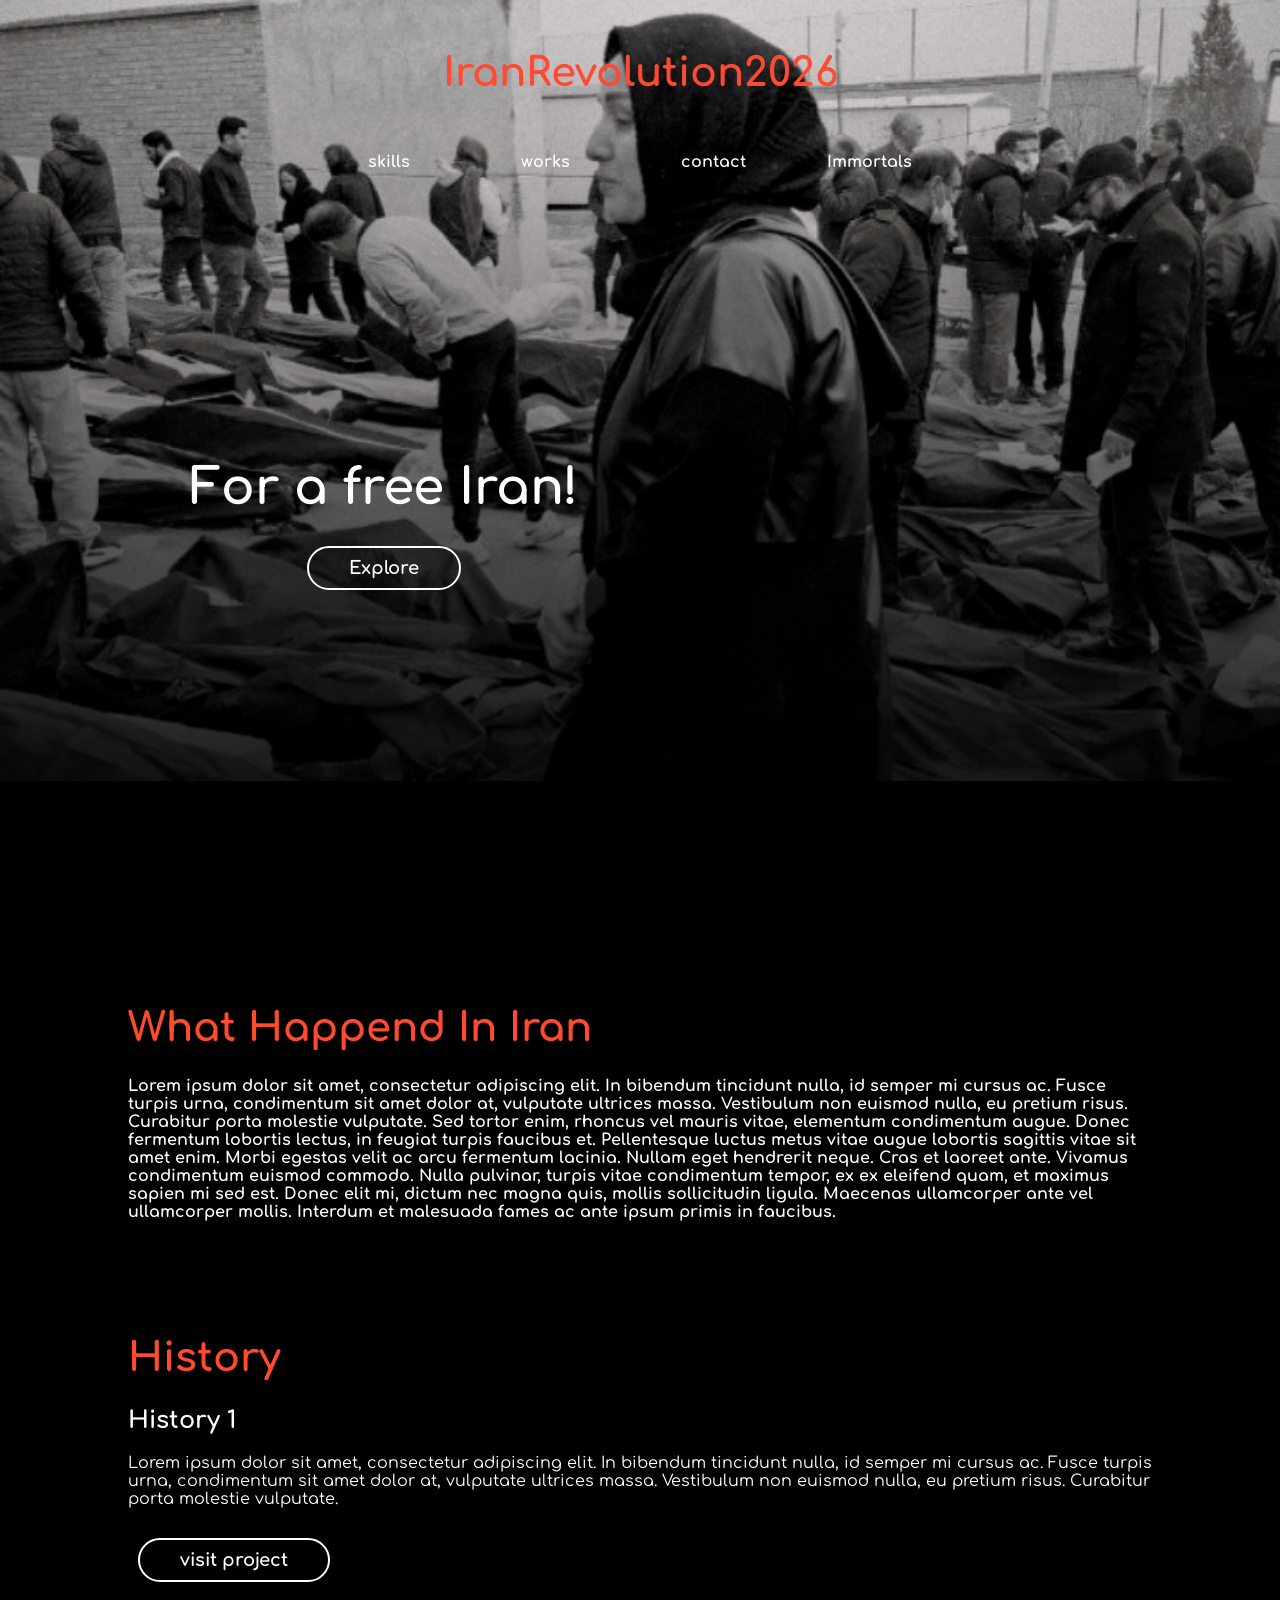
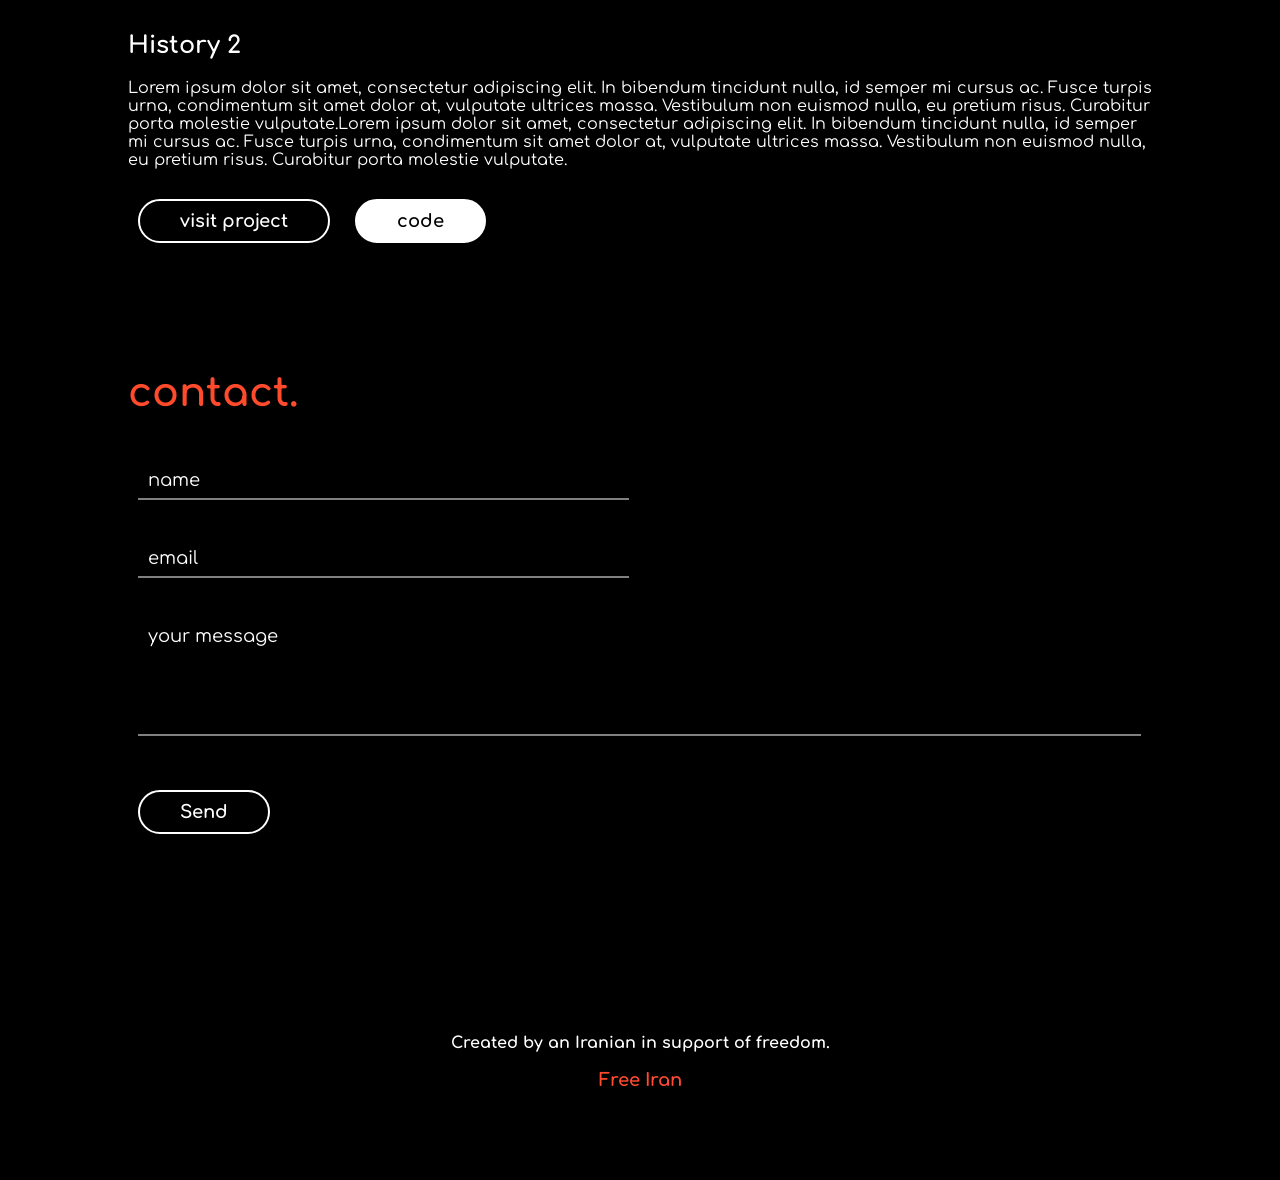
==== index.html @ f79b2930 "Add files via upload" ====
<!DOCTYPE html>
<html lang="en">
<head>
    <meta charset="UTF-8">
    <meta name="viewport" content="width=device-width, initial-scale=1.0">
    <meta http-equiv="X-UA-Compatible" content="ie=edge">
    <title>IranRevolution2026</title>
    <link rel="stylesheet" href="https://cdnjs.cloudflare.com/ajax/libs/animate.css/3.7.0/animate.min.css">
    <link href="https://fonts.googleapis.com/css?family=Comfortaa:700" rel="stylesheet">
    <script src="https://code.jquery.com/jquery-3.3.1.min.js" integrity="sha256-FgpCb/KJQlLNfOu91ta32o/NMZxltwRo8QtmkMRdAu8=" crossorigin="anonymous"></script>
    <link rel="stylesheet" href="https://use.fontawesome.com/releases/v5.7.1/css/all.css" integrity="sha384-fnmOCqbTlWIlj8LyTjo7mOUStjsKC4pOpQbqyi7RrhN7udi9RwhKkMHpvLbHG9Sr" crossorigin="anonymous">
    <link rel="stylesheet" href="index.css">
</head>
<body>
    <div id="loading">
        <div id="spinner"></div>
    </div>
    <div id="header" class="animated slideInDown" style="animation-delay:1.8s;">
    <div id="title">IranRevolution2026</div><br>
    <div id="links">
        <a href="#skills">skills</a>
        <a href="#work" style="margin:0px 60px;">works</a>
        <a href="#contact">contact</a>
        <a href="https://iranrevolution.online">Immortals</a>
    </div>
    </div>

    <center>
    <div id="middle">
        <div id="tagline" class="animated zoomIn" style="animation-delay:1.8s;">
            For a free Iran!<br>
            <a class="btn_one" href="./explore.html">Explore</a>
        </div>
    </div>
    </center>

    <div id="portfolio">
             <div id="skills">
                 <h1>What Happend In Iran</h1>   
                 <div>
                        <p>
                            Lorem ipsum dolor sit amet, consectetur adipiscing elit. In bibendum tincidunt nulla, id semper mi cursus ac. Fusce turpis urna, condimentum sit amet dolor at, vulputate ultrices massa. Vestibulum non euismod nulla, eu pretium risus. Curabitur porta molestie vulputate. Sed tortor enim, rhoncus vel mauris vitae, elementum condimentum augue. Donec fermentum lobortis lectus, in feugiat turpis faucibus et. Pellentesque luctus metus vitae augue lobortis sagittis vitae sit amet enim. Morbi egestas velit ac arcu fermentum lacinia. Nullam eget hendrerit neque. Cras et laoreet ante. Vivamus condimentum euismod commodo. Nulla pulvinar, turpis vitae condimentum tempor, ex ex eleifend quam, et maximus sapien mi sed est. Donec elit mi, dictum nec magna quis, mollis sollicitudin ligula. Maecenas ullamcorper ante vel ullamcorper mollis. Interdum et malesuada fames ac ante ipsum primis in faucibus.
                        </p>
                 </div> 
             </div>
         
              <div id="work">
                 <h1>History</h1>

                 <div class="project">
                 <h2>History 1</h2>
                 <div>Lorem ipsum dolor sit amet, consectetur adipiscing elit. In bibendum tincidunt nulla, id semper mi cursus ac. Fusce turpis urna, condimentum sit amet dolor at, vulputate ultrices massa. Vestibulum non euismod nulla, eu pretium risus. Curabitur porta molestie vulputate.</div>
                 <button class="btn_one">visit project</button>
                </div>

                <div class="project">
                 <h2>History 2</h2>
                 <div>Lorem ipsum dolor sit amet, consectetur adipiscing elit. In bibendum tincidunt nulla, id semper mi cursus ac. Fusce turpis urna, condimentum sit amet dolor at, vulputate ultrices massa. Vestibulum non euismod nulla, eu pretium risus. Curabitur porta molestie vulputate.Lorem ipsum dolor sit amet, consectetur adipiscing elit. In bibendum tincidunt nulla, id semper mi cursus ac. Fusce turpis urna, condimentum sit amet dolor at, vulputate ultrices massa. Vestibulum non euismod nulla, eu pretium risus. Curabitur porta molestie vulputate.
                 </div>
                 <button class="btn_one">visit project</button>
                 <button class="btn_two">code</button>
                </div>

             </div>
         
              <div id="contact">
                  <h1>contact.</h1>
                
                  <form action="https://formspree.io/f/xbdajgjw" method="POST">
                    <input type="text" name="name" placeholder="name" required>
                    <input type="email" name="email" placeholder="email"><br>
                
                    <textarea name="message" placeholder="your message" required rows="5"></textarea><br>
                
                    <button class="btn_one" type="submit">Send</button>
                  </form>       
            </div>
    </div>
    <div id="footer">
        Created by an Iranian in support of freedom. <br><br> <a href="https://iranrevolution2026.github.io/">Free Iran</a>
    </div>
<script src="index.js" type="text/javascript"></script>
</body>

</html>
---- index.css ----
body,html {
    padding:0px;
    margin:0px;
    font-family: 'Comfortaa', cursive;
    font-weight:bold;
    color:#fff;
    background:rgb(0, 0, 0);
    scroll-behavior: smooth;
}
#loading {
    width: 100vw;
    height: 100vh;
    position: fixed;
    background: #000;
    z-index: 999;
    display: flex;
    justify-content: center;
    flex-direction: column;
    align-items: center;
}
#spinner {
    animation: rotate 0.56s infinite linear;
    width:60px;
    height:60px;
    border:6px solid #fff;
    border-bottom:6px solid #000;
    border-radius:50%;
    margin:0;
}
@keyframes rotate {
    0% {transform: rotate(0deg);}
    100% {transform: rotate(360deg);}
}
#header {
    width:80%;
    padding:4% 10%;
    text-align:center;
    position:absolute;
    transition:0.6s ease-in-out;
}
#header div {
    display:block;
}
#title {
    font-size:40px;
    background-image: linear-gradient(to left, #FF416C 0%, #FF4B2B 100%);
    -webkit-background-clip:text;
    background-clip:text;
    -webkit-text-fill-color: transparent;
    background-size:500% 500% !important;
    -webkit-animation: Gradient 20s ease infinite;
    -moz-animation: Gradient 20s ease infinite;
    -o-animation: Gradient 20s ease infinite;
    animation: Gradient 20s ease infinite;
    font-family: 'Comfortaa', cursive;
}
#links {
    margin:40px 0px;
    transition:0.6s ease-in-out;
    color:#fff;
}
#links a {
    margin:0px 30px;
    color:inherit;
    text-decoration:none;
    transition:0.4s ease-in-out;
    padding:5px 8px;
    border-bottom:2px solid transparent;
}
#links a:hover {
    border-bottom:2px solid #fff;
}
#middle{
  width:100%;
  height:80vh;

  background:
    linear-gradient(0deg, rgba(0,0,0,1), rgba(0,0,0,0)),
    url("./background.png") top center no-repeat;

  background-size: contain;
  background-color: #000;
  background-attachment: scroll;

  color:white;
  display:flex;
  justify-content:center;
  flex-direction:column;
  transition:1s ease-in-out;

  padding-top:20vh; /* this pushes your text down; image visibility is separate */
}
#tagline {
    font-size:50px;
    width:60%;
}
#portfolio {
    width:80%;
    padding:2% 10%;
}
#portfolio div h1 {
    font-size:40px;
    background-image: linear-gradient(to left, #FF416C 0%, #FF4B2B 100%);
    -webkit-background-clip:text;
    background-clip:text;
    -webkit-text-fill-color: transparent;
    background-size:500% 500% !important;
    -webkit-animation: Gradient 20s ease infinite;
    -moz-animation: Gradient 20s ease infinite;
    -o-animation: Gradient 20s ease infinite;
    animation: Gradient 20s ease infinite;
    font-family: 'Comfortaa', cursive;
}
#skills {
    margin:4vh 0px !important;
    padding:2vh 0px !important;
}
#work {
    margin:4vh 0px !important;
    padding:2vh 0px !important;
}
#contact {
    margin:4vh 0px !important;
    padding:2vh 0px !important;
}
#contact form {
    width:100%;
}
#contact form input {
    width:46%;
    margin:20px 1%;
    background:transparent;
    border:0px;
    border-bottom:2px solid rgba(255,255,255,0.5);
    padding:8px 10px;
    font-family: 'Comfortaa', cursive;
    font-size:18px;
    transition:0.4s ease-in-out;
    color:#fff;
}
#contact form textarea {
    width:96%;
    margin:20px 1%;
    padding:8px 10px;
    border:0px;
    border-bottom:2px solid rgba(255,255,255,0.5);
    padding:8px 10px;
    font-family: 'Comfortaa', cursive;
    font-size:18px;
    background:transparent;
    resize:none;
    transition:0.4s ease-in-out;
    color:#fff;
}
#contact form input:focus {
    outline:none;
    border-bottom:2px solid rgba(255,255,255,1);
}
#contact form textarea:focus {
    outline:none;
    border-bottom:2px solid rgba(255,255,255,1);
}
::placeholder {
    color:#fff;
}
.btn_one {
    color:white;
    padding:10px 40px;
    border-radius:50px;
    border:2px solid #fff;
    font-size:18px;
    font-family: 'Comfortaa', cursive;
    font-weight:bold;
    background:transparent;
    transition:0.4s ease-in-out;
    margin:30px 10px;
}
.btn_one:hover {
    background:white;
    cursor:pointer;
    color:#000;
}
a.btn_one{
  display:inline-block;
  text-decoration:none;
}
.project div {
    font-weight:normal;
}
.btn_two {
    color:#000;
    padding:10px 40px;
    border-radius:50px;
    border:2px solid #fff;
    font-size:18px;
    font-family: 'Comfortaa', cursive;
    font-weight:bold;
    background:#fff;
    transition:0.4s ease-in-out;
    margin:30px 10px;
}
.btn_two:hover {
    background:transparent;
    cursor:pointer;
    color:#fff;
}
#details {
    margin:6vh 0px;
}
.btn_social {
    font-size:18px;
    color:#fff;
    margin:40px 20px;
    padding:15px 18px;
    border-radius:50%;
    background:#000;
    transition:0.4s ease-in-out;
}
.btn_social:hover {
    color:#000;
    background:#fff;
    cursor:pointer;
}
@media (max-width: 900px){
    #header {
        width:94%;
        padding:15% 3%;
    }
    #title {
        font-size:30px;
    }
    #links {
        margin:30px 0px;
    }
    #links a {
        margin:0px;
    }
    #middle {
        width:100%;
        border-radius:0px;
        height:80vh;
        background-size:cover;
    }
    #tagline {
        width:90%;
        font-size:30px;
    }
    .btn_one {
        font-size:14px;
        padding:8px 20px;
    }
    .btn_two {
        font-size:14px;
        padding:8px 20px;
    }
    #contact form input {
        width:92%;
    }
    #contact form textarea {
        width:92%;
    }
    .btn_social {
        font-size:14px;
        margin:10px;
        padding:10px 11px;
    }
}
#footer {
    width:100%;
    padding:10vh 0px;
    text-align:center;
    font-weight:bold;
}
#footer a {
    font-size:18px;
    background-image: linear-gradient(to left, #FF416C 0%, #FF4B2B 100%);
    -webkit-background-clip:text;
    background-clip:text;
    -webkit-text-fill-color: transparent;
    background-size:500% 500% !important;
    -webkit-animation: Gradient 20s ease infinite;
    -moz-animation: Gradient 20s ease infinite;
    -o-animation: Gradient 20s ease infinite;
    animation: Gradient 20s ease infinite;
    font-family: 'Comfortaa', cursive;
    text-decoration:none;
}
button:focus {
    outline:none;
}
::-webkit-scrollbar {
    width:5px;
    height:5px;
}
::-webkit-scrollbar-track {
    background: #f1f1f1; 
}
::-webkit-scrollbar-thumb {
    background: #000; 
}
::-webkit-scrollbar-thumb:hover {
    background: #555; 
}
@-webkit-keyframes Gradient {
0% {background-position: 0% 50%}
50% {background-position: 100% 50%}
100% {background-position: 0% 50%}
}
@-moz-keyframes Gradient {
0% {background-position: 0% 50%}
50% {background-position: 100% 50%}
100% {background-position: 0% 50%}
}
@keyframes Gradient {
0% {background-position: 0% 50%}
50% {background-position: 100% 50%}
100% {background-position: 0% 50%}

}
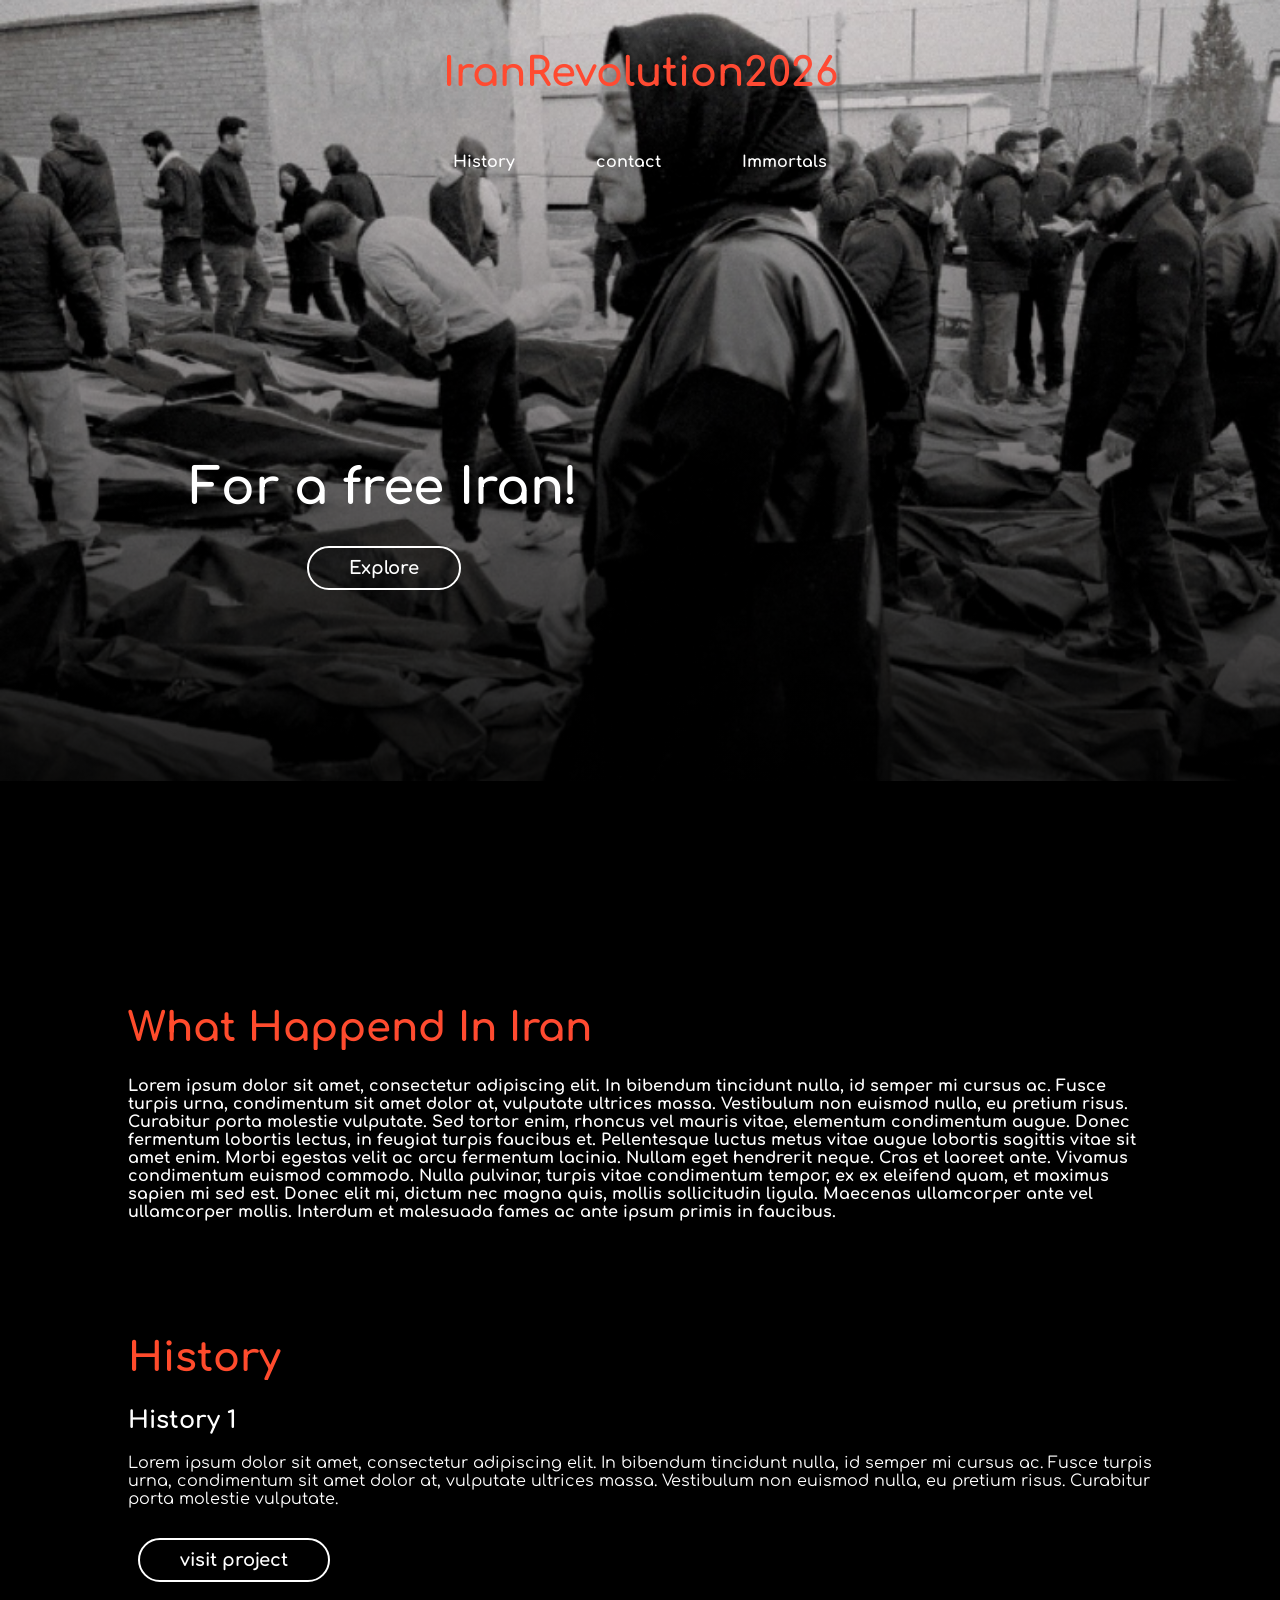
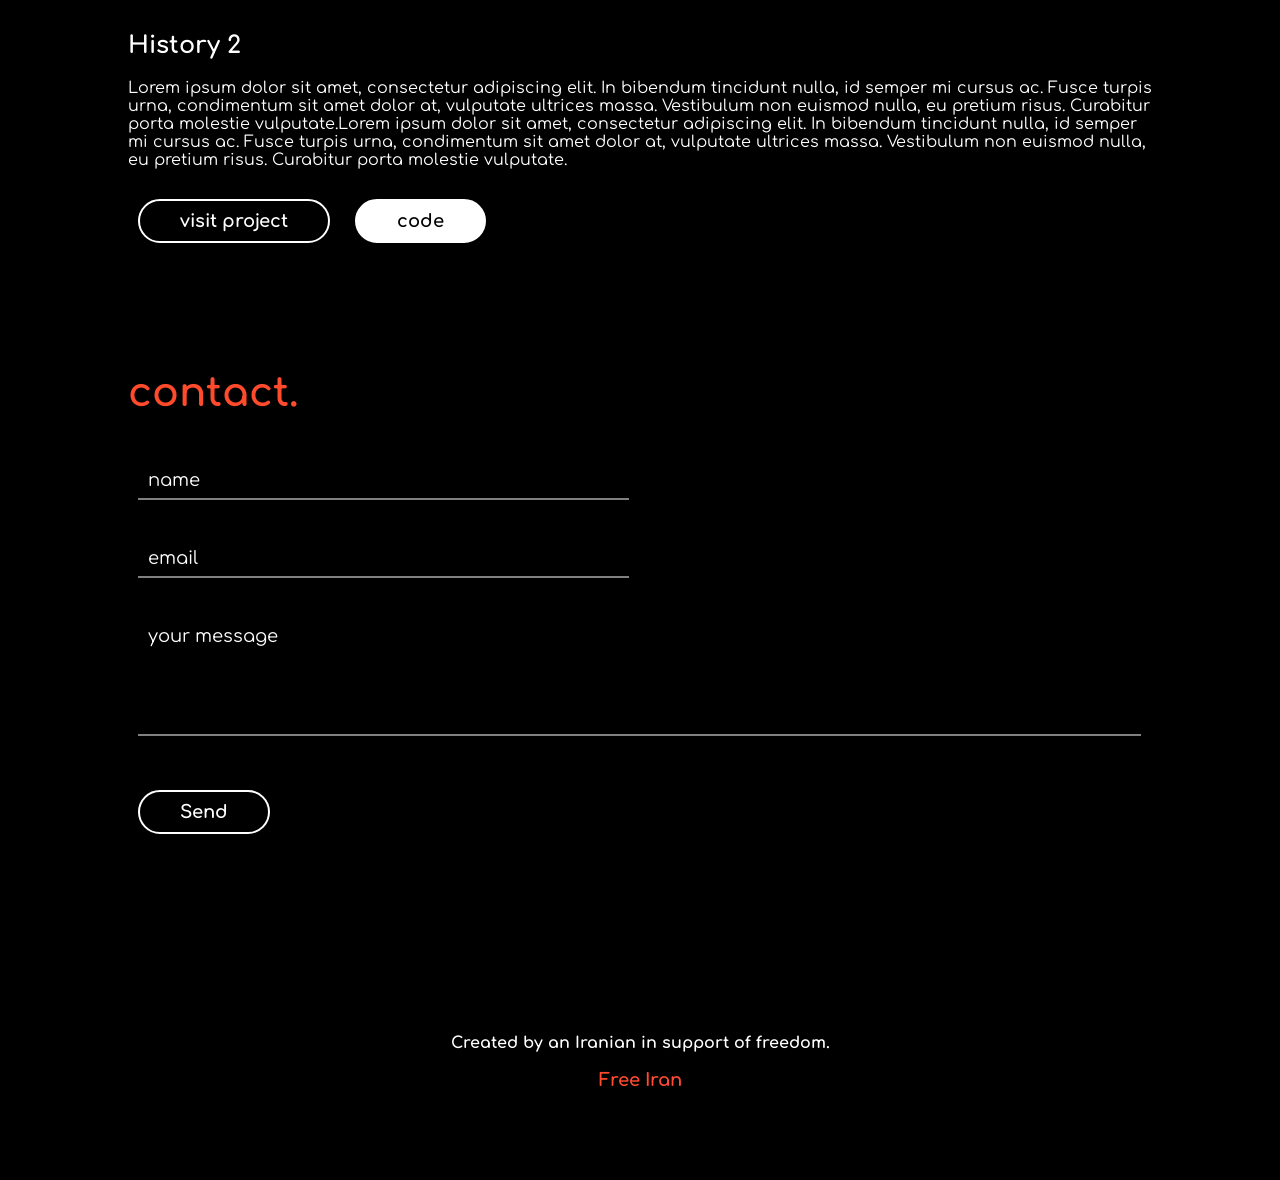
==== commit b4d40d87: "Update index.html" ====
--- a/index.html
+++ b/index.html
@@ -18,10 +18,10 @@
     <div id="header" class="animated slideInDown" style="animation-delay:1.8s;">
     <div id="title">IranRevolution2026</div><br>
     <div id="links">
-        <a href="#skills">skills</a>
-        <a href="#work" style="margin:0px 60px;">works</a>
+        <a href="#skills">History</a>
+        <!-- <a href="#work" style="margin:0px 60px;">works</a> -->
         <a href="#contact">contact</a>
-        <a href="https://iranrevolution.online">Immortals</a>
+        <a href="https://iranrevolution.online/" target="_blank" rel="noopener noreferrer"> Immortals</a>
     </div>
     </div>
 
@@ -88,3 +88,5 @@
 
 
 
+
+
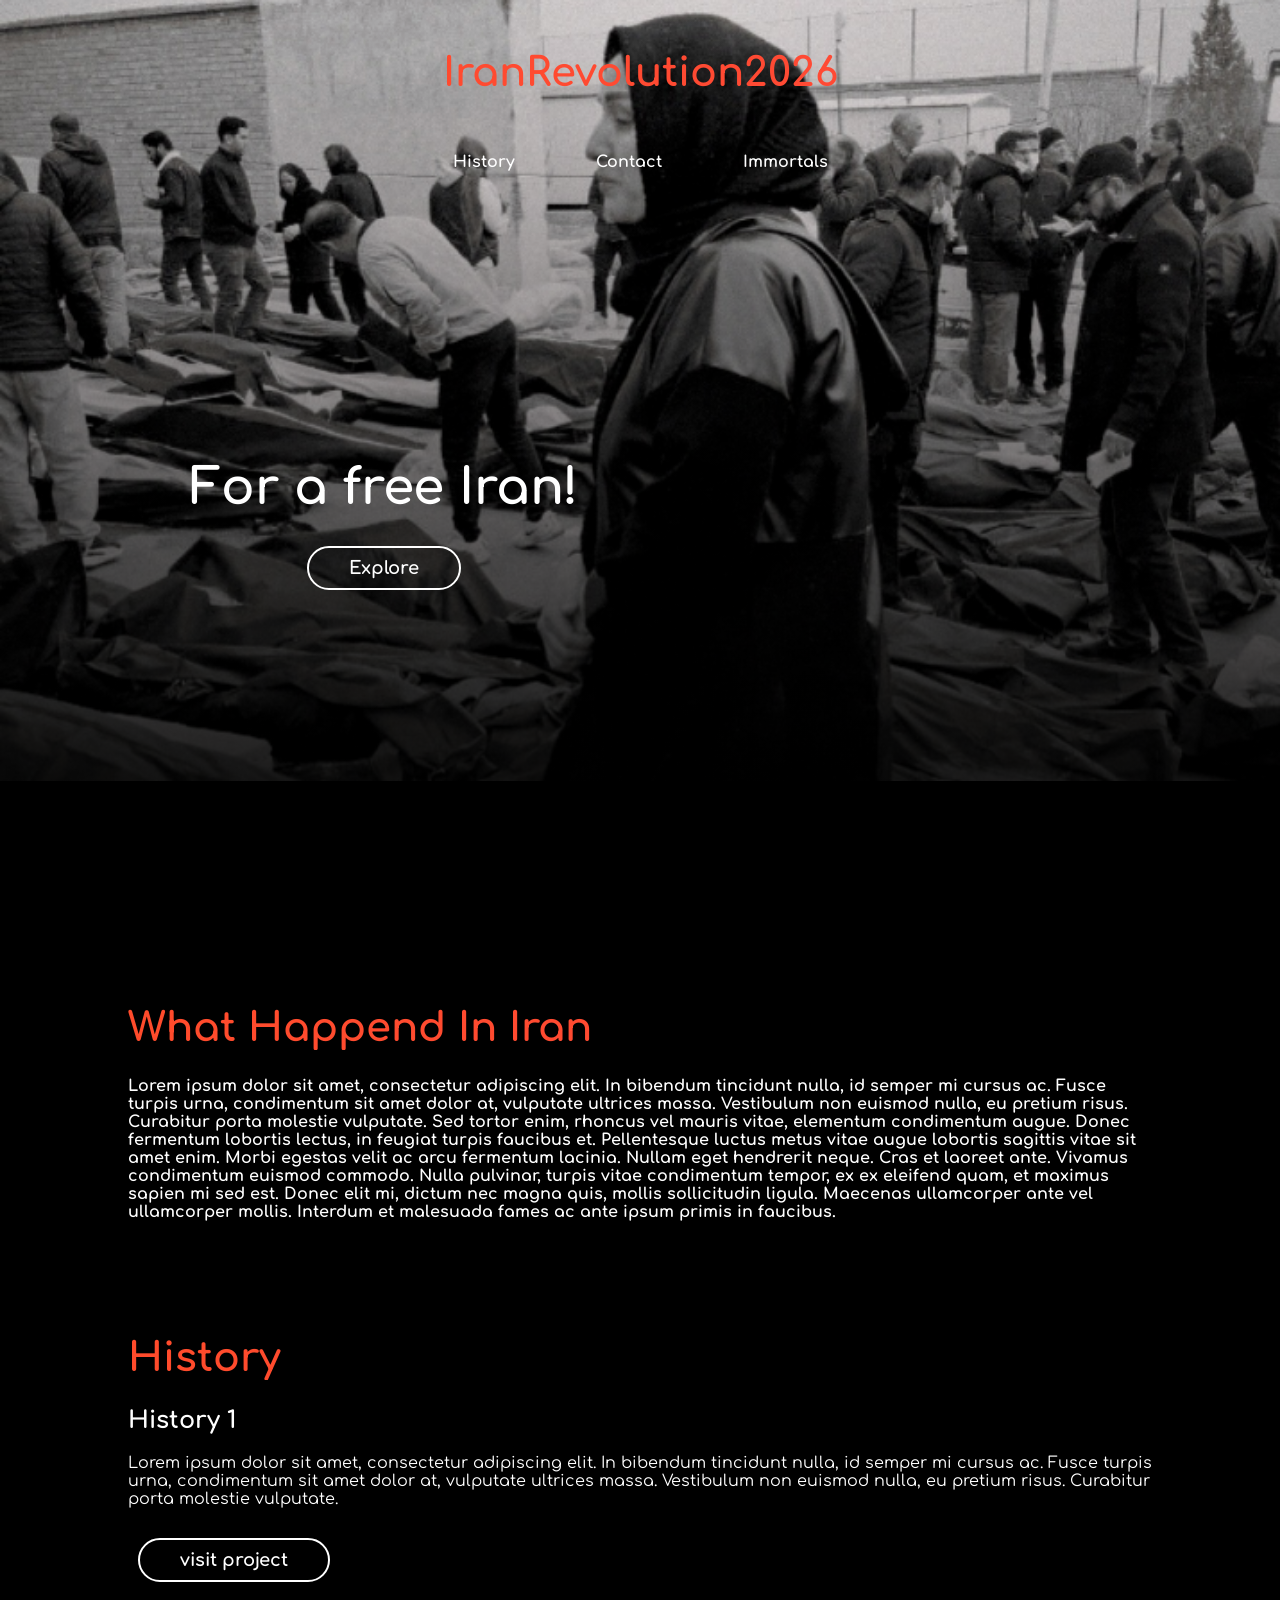
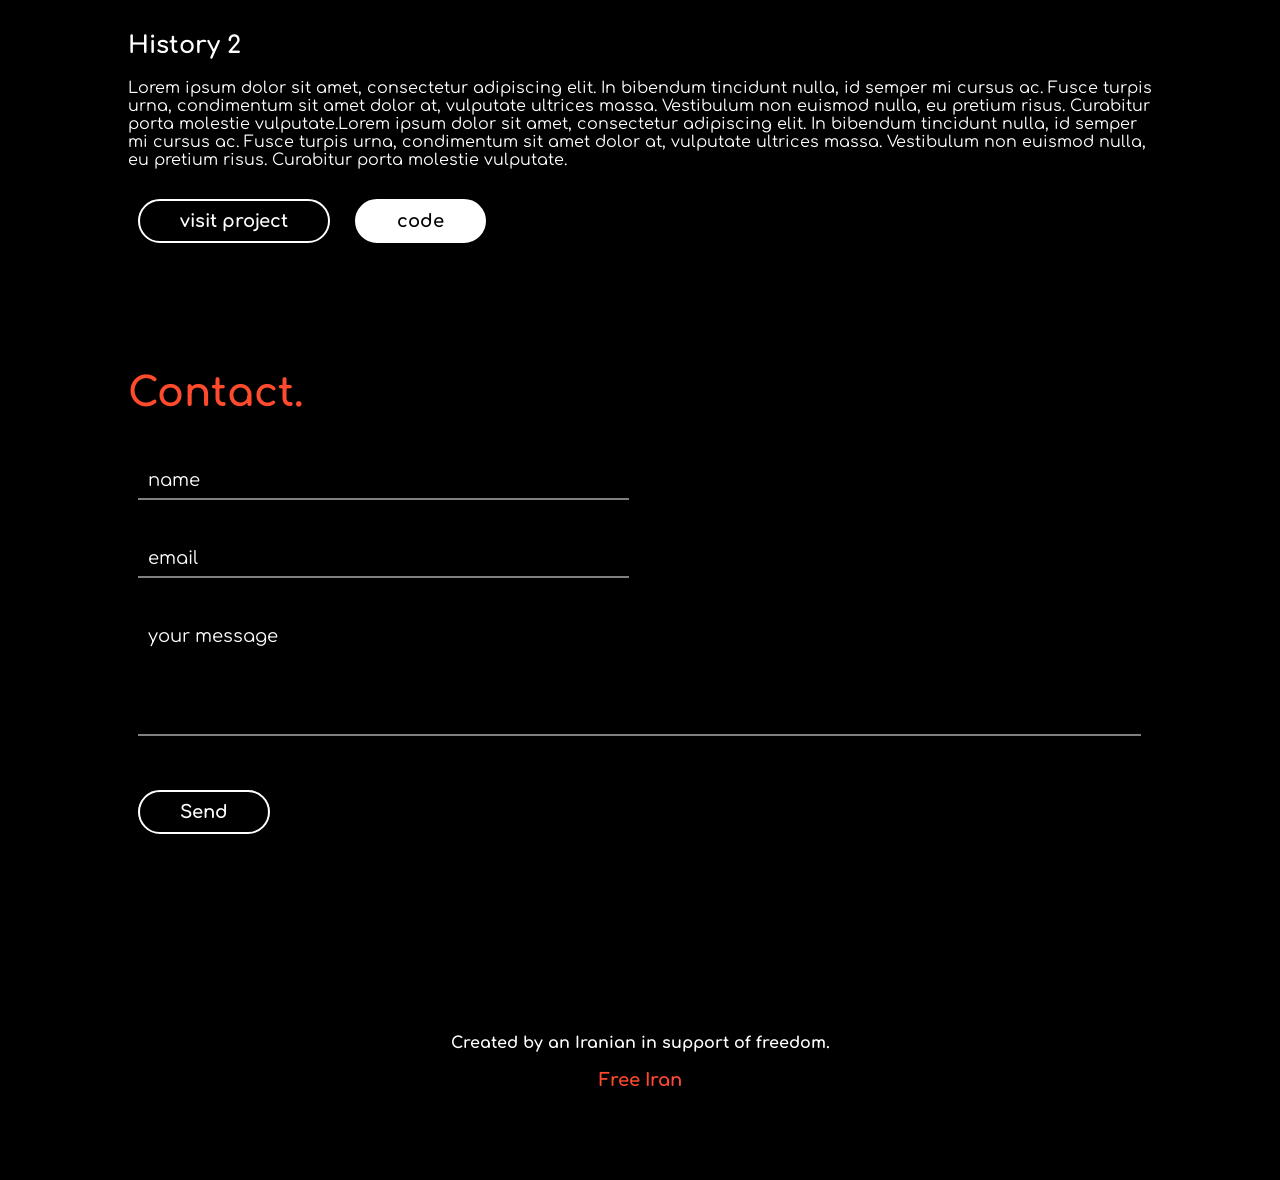
==== commit 43d9e0da: "Fix HTML encoding issues in index.html" ====
--- a/index.html
+++ b/index.html
@@ -20,7 +20,7 @@
     <div id="links">
         <a href="#skills">History</a>
         <!-- <a href="#work" style="margin:0px 60px;">works</a> -->
-        <a href="#contact">contact</a>
+        <a href="#contact">Contact</a>
         <a href="https://iranrevolution.online/" target="_blank" rel="noopener noreferrer"> Immortals</a>
     </div>
     </div>
@@ -64,7 +64,7 @@
              </div>
          
               <div id="contact">
-                  <h1>contact.</h1>
+                  <h1>Contact.</h1>
                 
                   <form action="https://formspree.io/f/xbdajgjw" method="POST">
                     <input type="text" name="name" placeholder="name" required>
@@ -90,3 +90,4 @@
 
 
 
+
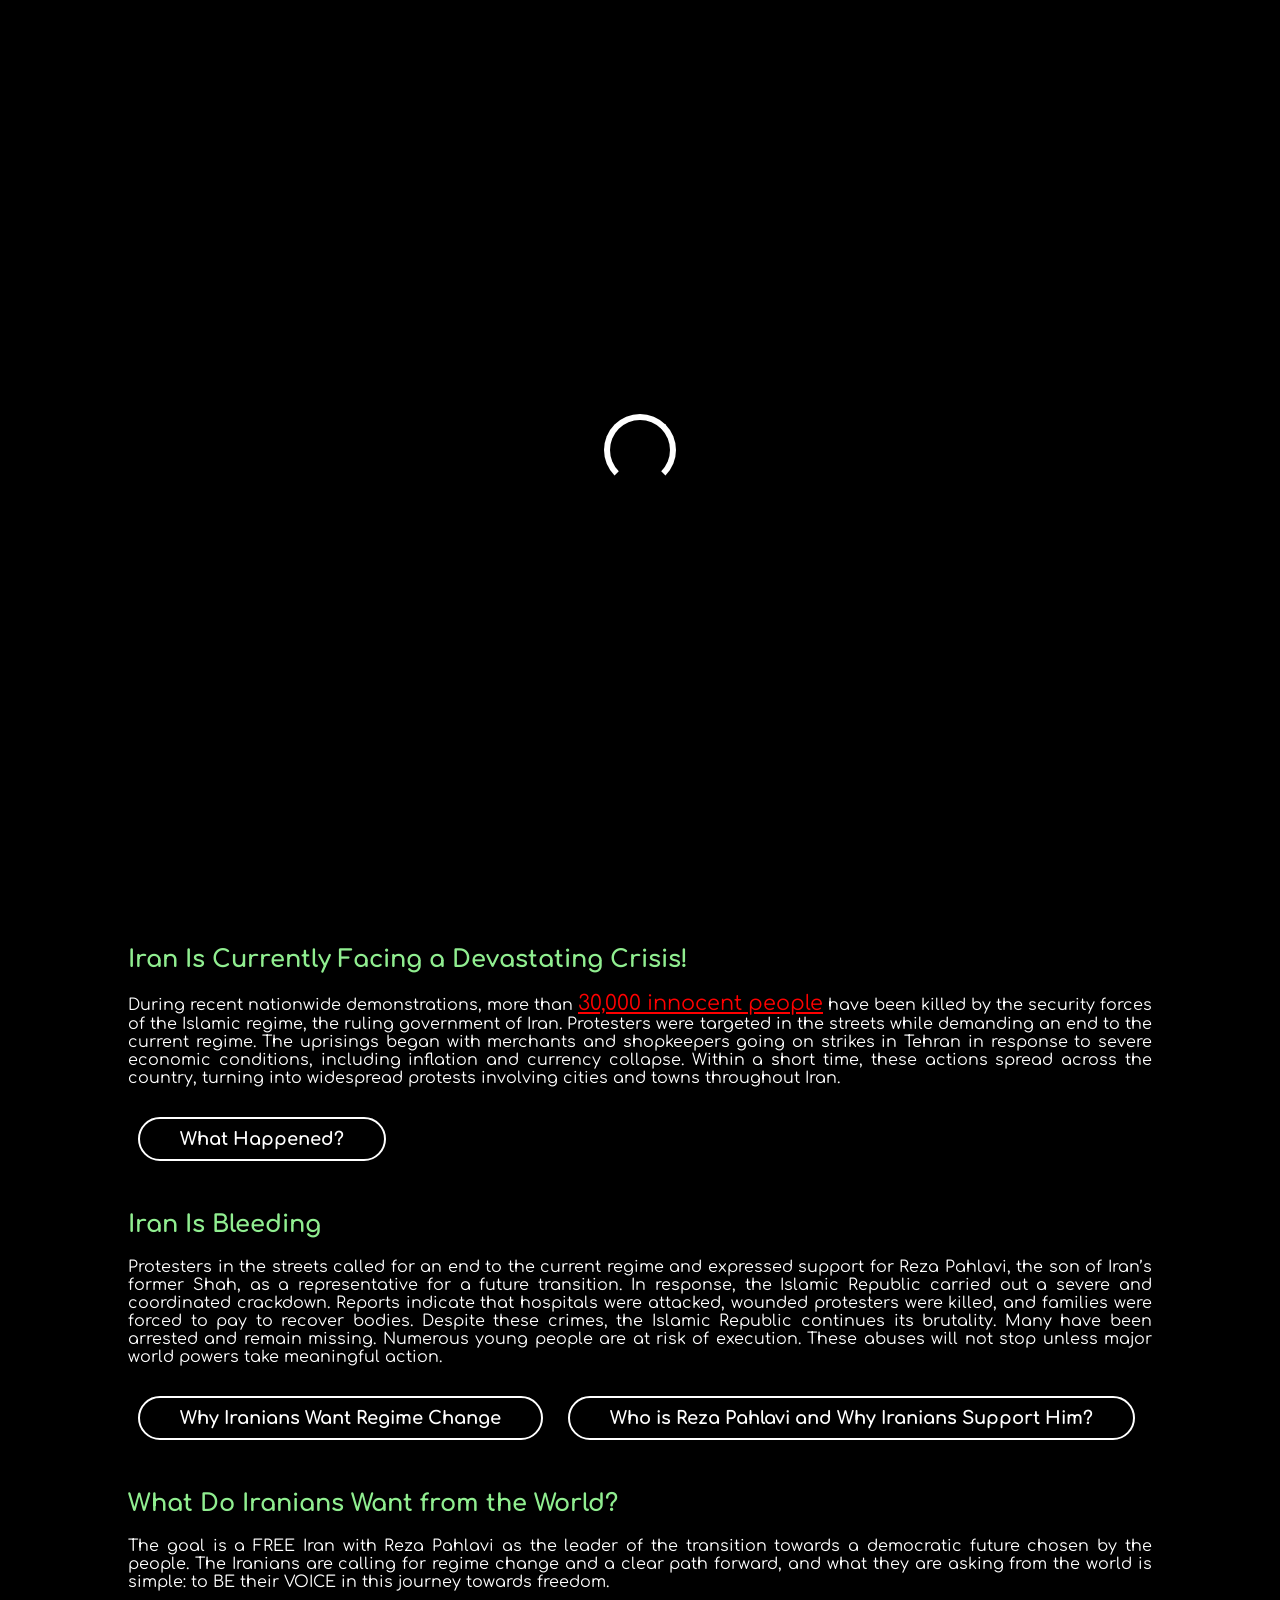
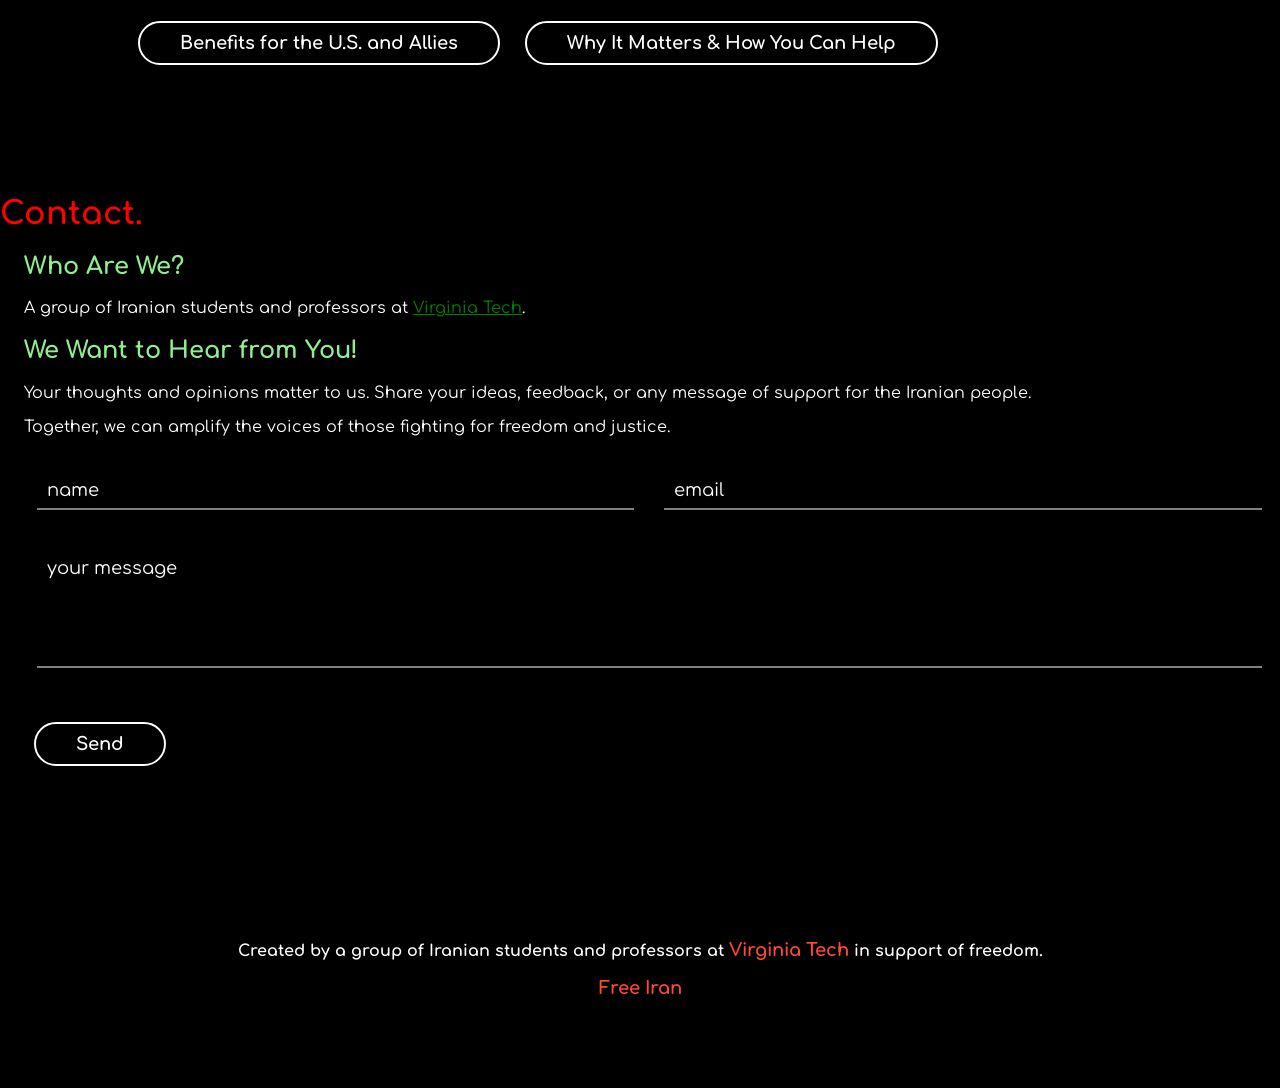
==== commit cdac428e: "First version" ====
--- a/index.html
+++ b/index.html
@@ -15,69 +15,88 @@
     <div id="loading">
         <div id="spinner"></div>
     </div>
-    <div id="header" class="animated slideInDown" style="animation-delay:1.8s;">
-    <div id="title">IranRevolution2026</div><br>
-    <div id="links">
-        <a href="#skills">History</a>
-        <!-- <a href="#work" style="margin:0px 60px;">works</a> -->
-        <a href="#contact">Contact</a>
-        <a href="https://iranrevolution.online/" target="_blank" rel="noopener noreferrer"> Immortals</a>
-    </div>
+    <div id="header" class="animated slideInDown" style="animation-delay:1s;">
+        <div id="title">IranRevolution2026</div><br>
+        <div id="links">
+            <a href="#contact">Contact</a>
+            <a href="resources.html">Resources</a>
+        </div>
     </div>
 
     <center>
     <div id="middle">
-        <div id="tagline" class="animated zoomIn" style="animation-delay:1.8s;">
+        <div id="tagline" class="animated zoomIn" style="animation-delay:1s;">
             For a free Iran!<br>
-            <a class="btn_one" href="./explore.html">Explore</a>
+            <a class="btn_one" href="./what_happened.html">Read More...</a>
         </div>
     </div>
     </center>
 
     <div id="portfolio">
-             <div id="skills">
-                 <h1>What Happend In Iran</h1>   
-                 <div>
-                        <p>
-                            Lorem ipsum dolor sit amet, consectetur adipiscing elit. In bibendum tincidunt nulla, id semper mi cursus ac. Fusce turpis urna, condimentum sit amet dolor at, vulputate ultrices massa. Vestibulum non euismod nulla, eu pretium risus. Curabitur porta molestie vulputate. Sed tortor enim, rhoncus vel mauris vitae, elementum condimentum augue. Donec fermentum lobortis lectus, in feugiat turpis faucibus et. Pellentesque luctus metus vitae augue lobortis sagittis vitae sit amet enim. Morbi egestas velit ac arcu fermentum lacinia. Nullam eget hendrerit neque. Cras et laoreet ante. Vivamus condimentum euismod commodo. Nulla pulvinar, turpis vitae condimentum tempor, ex ex eleifend quam, et maximus sapien mi sed est. Donec elit mi, dictum nec magna quis, mollis sollicitudin ligula. Maecenas ullamcorper ante vel ullamcorper mollis. Interdum et malesuada fames ac ante ipsum primis in faucibus.
-                        </p>
-                 </div> 
-             </div>
-         
-              <div id="work">
-                 <h1>History</h1>
+                 <h2>Iran Is Currently Facing a Devastating Crisis! </h2>
 
-                 <div class="project">
-                 <h2>History 1</h2>
-                 <div>Lorem ipsum dolor sit amet, consectetur adipiscing elit. In bibendum tincidunt nulla, id semper mi cursus ac. Fusce turpis urna, condimentum sit amet dolor at, vulputate ultrices massa. Vestibulum non euismod nulla, eu pretium risus. Curabitur porta molestie vulputate.</div>
-                 <button class="btn_one">visit project</button>
+                 <div class="abstract">
+                    <div>
+                    During recent nationwide demonstrations, more than
+                    <a href="https://time.com/7357635/more-than-30000-killed-in-iran-say-senior-officials/" class="red-link" target="_blank" rel="noopener noreferrer" style="font-size: 1.3em;">30,000 innocent people</a>
+                    have been killed by the security forces of the Islamic regime, the ruling government of Iran.
+                    Protesters were targeted in the streets while demanding an end to the current regime.
+                    The uprisings began with merchants and shopkeepers going on strikes in Tehran in response to severe economic conditions, including inflation and currency collapse. Within a short time, these actions spread across the country, turning into widespread protests involving cities and towns throughout Iran.
+                    </div>
+                    <button class="btn_one" onclick="location.href='what_happened.html';">What Happened?</button>
                 </div>
 
-                <div class="project">
-                 <h2>History 2</h2>
-                 <div>Lorem ipsum dolor sit amet, consectetur adipiscing elit. In bibendum tincidunt nulla, id semper mi cursus ac. Fusce turpis urna, condimentum sit amet dolor at, vulputate ultrices massa. Vestibulum non euismod nulla, eu pretium risus. Curabitur porta molestie vulputate.Lorem ipsum dolor sit amet, consectetur adipiscing elit. In bibendum tincidunt nulla, id semper mi cursus ac. Fusce turpis urna, condimentum sit amet dolor at, vulputate ultrices massa. Vestibulum non euismod nulla, eu pretium risus. Curabitur porta molestie vulputate.
+                <div class="abstract">
+                 <h2>Iran Is Bleeding</h2>
+                 <div>
+                    Protesters in the streets called for an end to the current regime and expressed support for Reza Pahlavi, the son of Iran’s former Shah, as a representative for a future transition. In response, the Islamic Republic carried out a severe and coordinated crackdown.
+                    Reports indicate that hospitals were attacked, wounded protesters were killed, and families were forced to pay to recover bodies. Despite these crimes, the Islamic Republic continues its brutality. Many have been arrested and remain missing. Numerous young people are at risk of execution.
+                    These abuses will not stop unless major world powers take meaningful action. 
                  </div>
-                 <button class="btn_one">visit project</button>
-                 <button class="btn_two">code</button>
+                 <button class="btn_one" onclick="location.href='why_regime_change.html';">Why Iranians Want Regime Change </button>
+                 <button class="btn_one" onclick="location.href='reza_pahlavi.html';">Who is Reza Pahlavi and Why Iranians Support Him?</button>
                 </div>
 
-             </div>
+                <div class="abstract">
+                 <h2>What Do Iranians Want from the World?</h2>
+                <div>
+                    The goal is a FREE Iran with Reza Pahlavi as the leader of the transition towards a democratic future chosen by the people. The Iranians are calling for regime change and a clear path forward, and what they are asking from the world is simple: to BE their VOICE in this journey towards freedom. 
+                </div>
+                <button class="btn_one" onclick="location.href='why_beneficial.html#why_beneficial';">Benefits for the U.S. and Allies</button>
+                <button class="btn_one" onclick="location.href='why_beneficial.html#why_matters';">Why It Matters & How You Can Help</button>
+                </div>
+         </div>
          
               <div id="contact">
-                  <h1>Contact.</h1>
-                
-                  <form action="https://formspree.io/f/xbdajgjw" method="POST">
-                    <input type="text" name="name" placeholder="name" required>
-                    <input type="email" name="email" placeholder="email"><br>
-                
-                    <textarea name="message" placeholder="your message" required rows="5"></textarea><br>
-                
-                    <button class="btn_one" type="submit">Send</button>
-                  </form>       
+                  <h1 style="color: red;">Contact.</h1>
+                  <div style="margin-left: 24px;">
+                    <h2>Who Are We?</h2>
+                    A group of Iranian students and professors at <a href="https://www.vt.edu/"  class="green-link" target="_blank" rel="noopener noreferrer">
+                        Virginia Tech</a>.
+                    
+                    <h2>We Want to Hear from You!</h2>
+                        <p>
+                            Your thoughts and opinions matter to us. Share your ideas, feedback, or any message of support for the Iranian people.
+                        </p>
+                        <p>
+                            Together, we can amplify the voices of those fighting for freedom and justice.
+                        </p>
+                    <form action="https://formspree.io/f/xbdajgjw" method="POST">
+                        <input type="text" name="name" placeholder="name" required>
+                        <input type="email" name="email" placeholder="email"><br>
+                    
+                        <textarea name="message" placeholder="your message" required rows="5"></textarea><br>
+                    
+                        <button class="btn_one" type="submit">Send</button>
+                    </form> 
+                </div>      
             </div>
     </div>
     <div id="footer">
-        Created by an Iranian in support of freedom. <br><br> <a href="https://iranrevolution2026.github.io/">Free Iran</a>
+        Created by a group of Iranian students and professors at <a href="https://www.vt.edu/"  class="green-link" target="_blank" rel="noopener noreferrer">
+            Virginia Tech</a> in support of freedom.
+            <br><br>
+          <a href="https://iranrevolution2026.github.io/">Free Iran</a>
     </div>
 <script src="index.js" type="text/javascript"></script>
 </body>
@@ -87,7 +106,3 @@
 
 
 
-
-
-
-
--- a/index.css
+++ b/index.css
@@ -2,10 +2,26 @@
     padding:0px;
     margin:0px;
     font-family: 'Comfortaa', cursive;
-    font-weight:bold;
     color:#fff;
     background:rgb(0, 0, 0);
     scroll-behavior: smooth;
+    text-align: justify;
+}
+#header {
+    font-weight: bold;
+}
+h1 {
+    font-weight:bold;
+}
+h2 {
+    color: lightgreen;
+    font-weight: bold;
+}
+.red-link {
+    color: red;
+}
+.green-link {
+    color: green;
 }
 #loading {
     width: 100vw;
@@ -184,7 +200,7 @@
   display:inline-block;
   text-decoration:none;
 }
-.project div {
+.abstract div {
     font-weight:normal;
 }
 .btn_two {
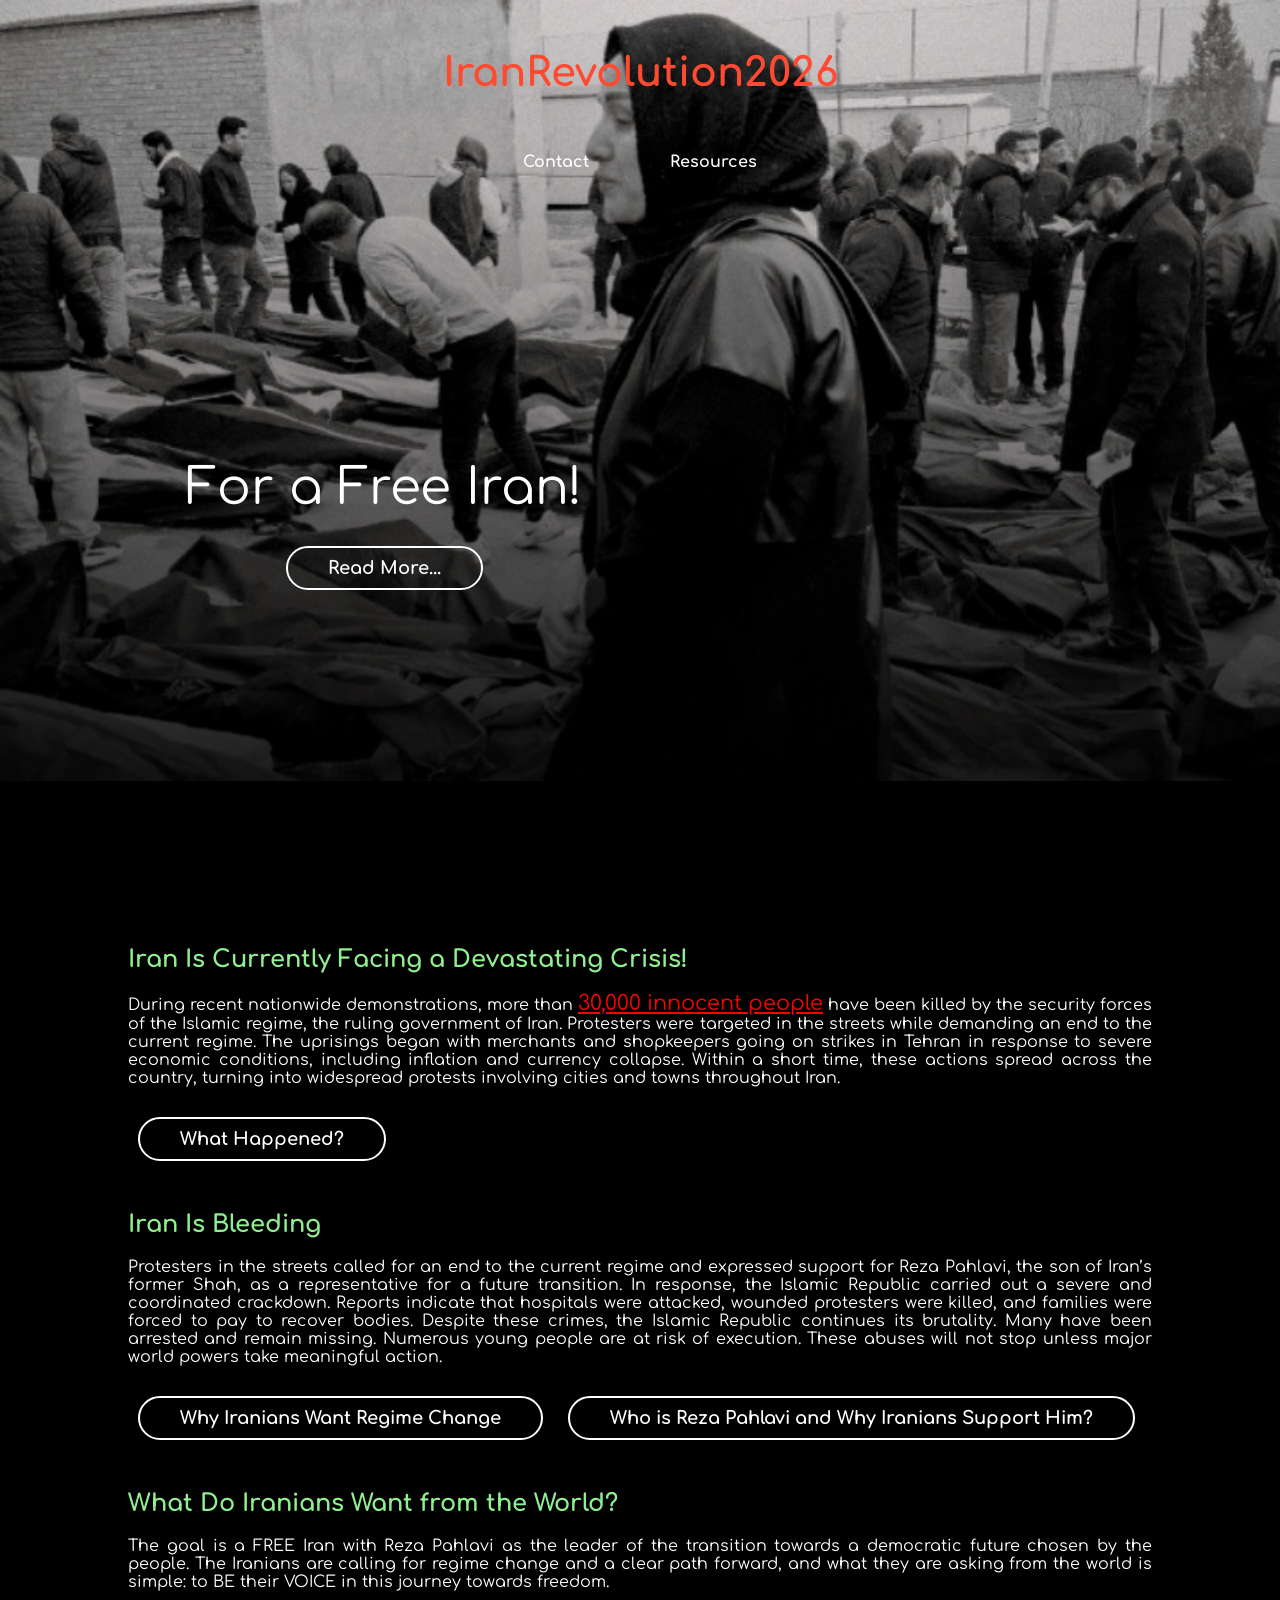
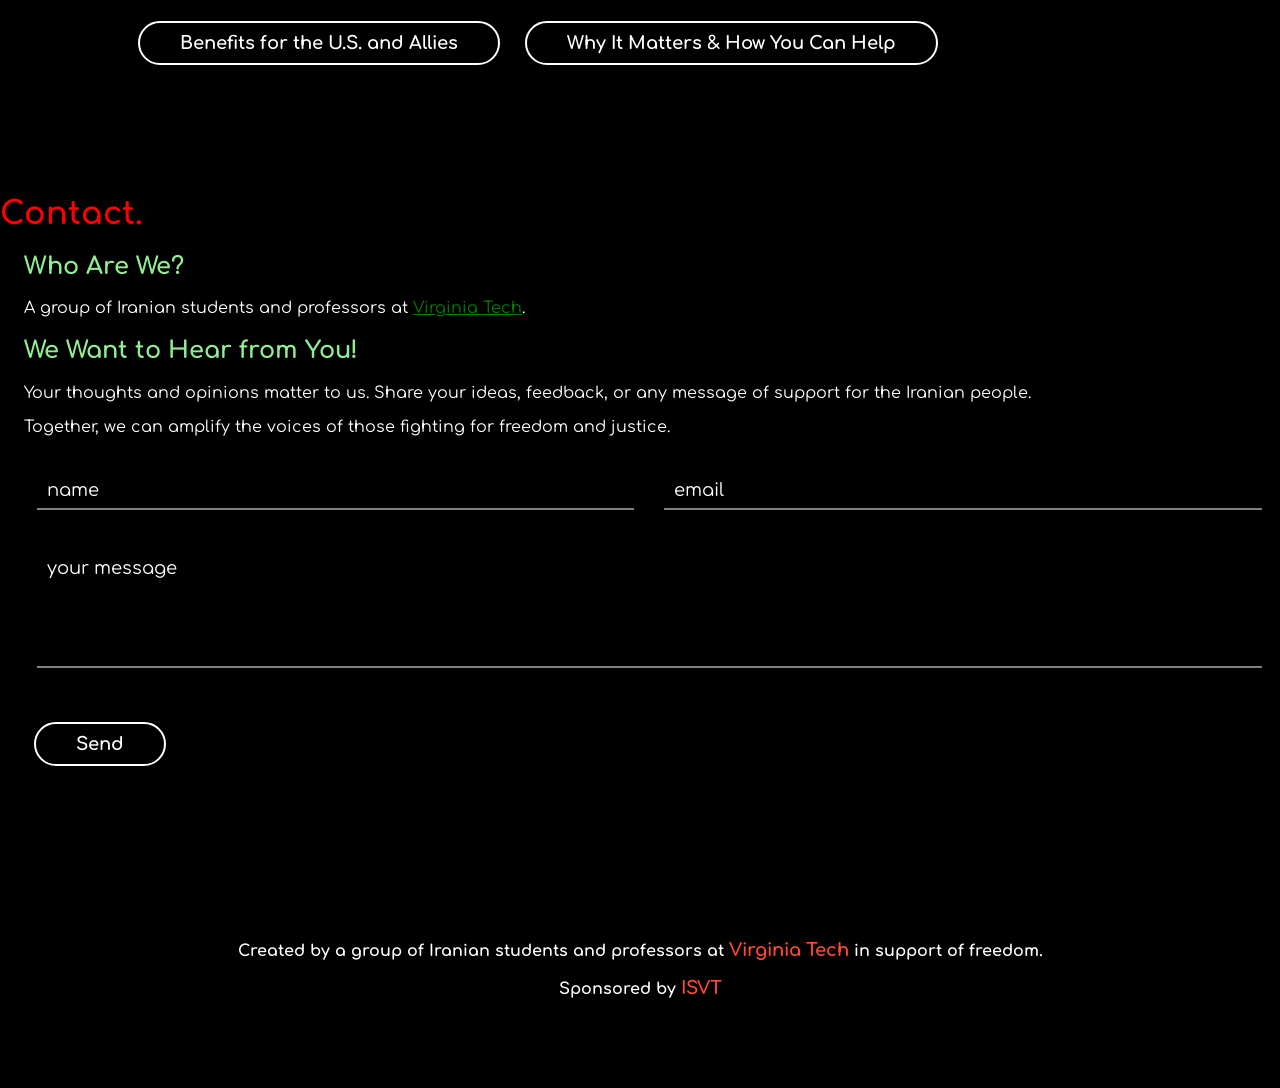
==== commit d4924627: "Add files via upload" ====
--- a/index.html
+++ b/index.html
@@ -26,7 +26,7 @@
     <center>
     <div id="middle">
         <div id="tagline" class="animated zoomIn" style="animation-delay:1s;">
-            For a free Iran!<br>
+            For a Free Iran!<br>
             <a class="btn_one" href="./what_happened.html">Read More...</a>
         </div>
     </div>
@@ -93,10 +93,10 @@
             </div>
     </div>
     <div id="footer">
-        Created by a group of Iranian students and professors at <a href="https://www.vt.edu/"  class="green-link" target="_blank" rel="noopener noreferrer">
+        Created by a group of Iranian students and professors at <a href="https://www.vt.edu/" target="_blank" rel="noopener noreferrer">
             Virginia Tech</a> in support of freedom.
             <br><br>
-          <a href="https://iranrevolution2026.github.io/">Free Iran</a>
+            Sponsored by <a href="https://gobblerconnect.vt.edu/organization/iranian_society" target="_blank" rel="noopener noreferrer">ISVT</a>
     </div>
 <script src="index.js" type="text/javascript"></script>
 </body>
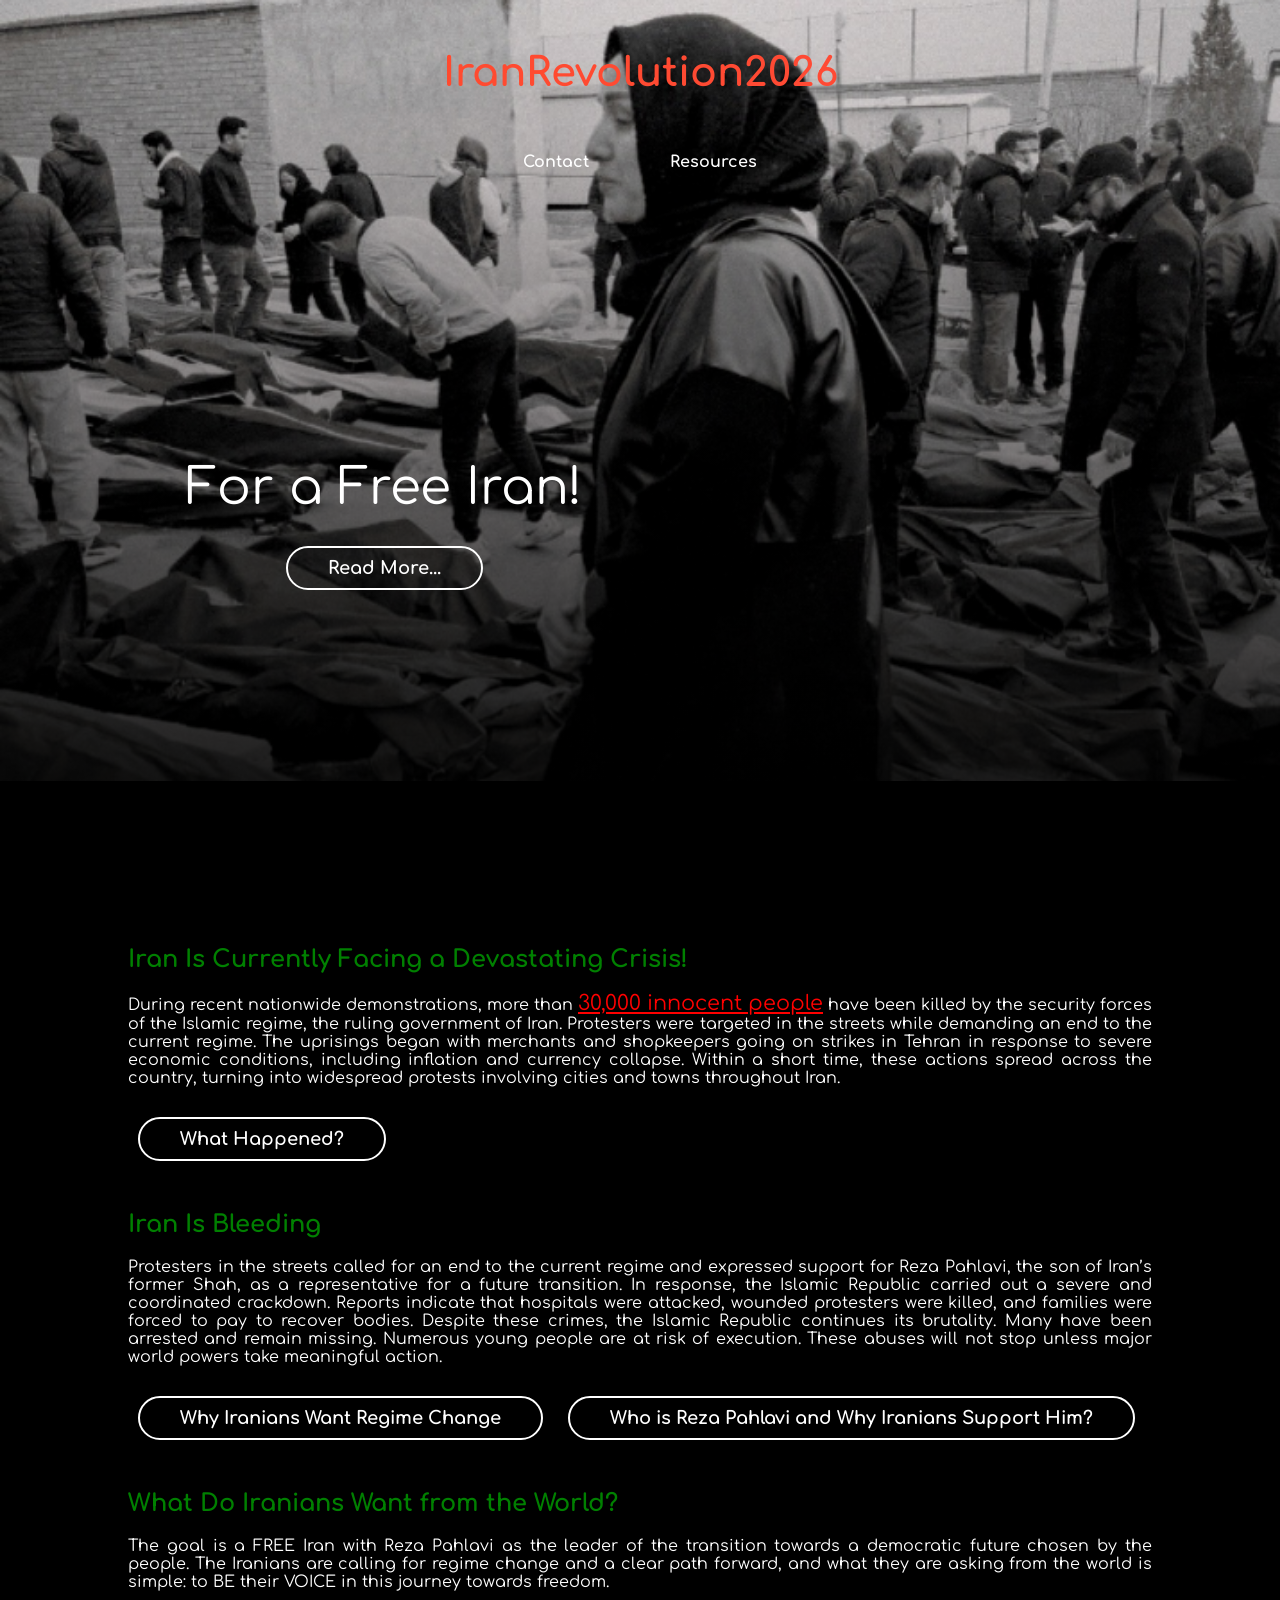
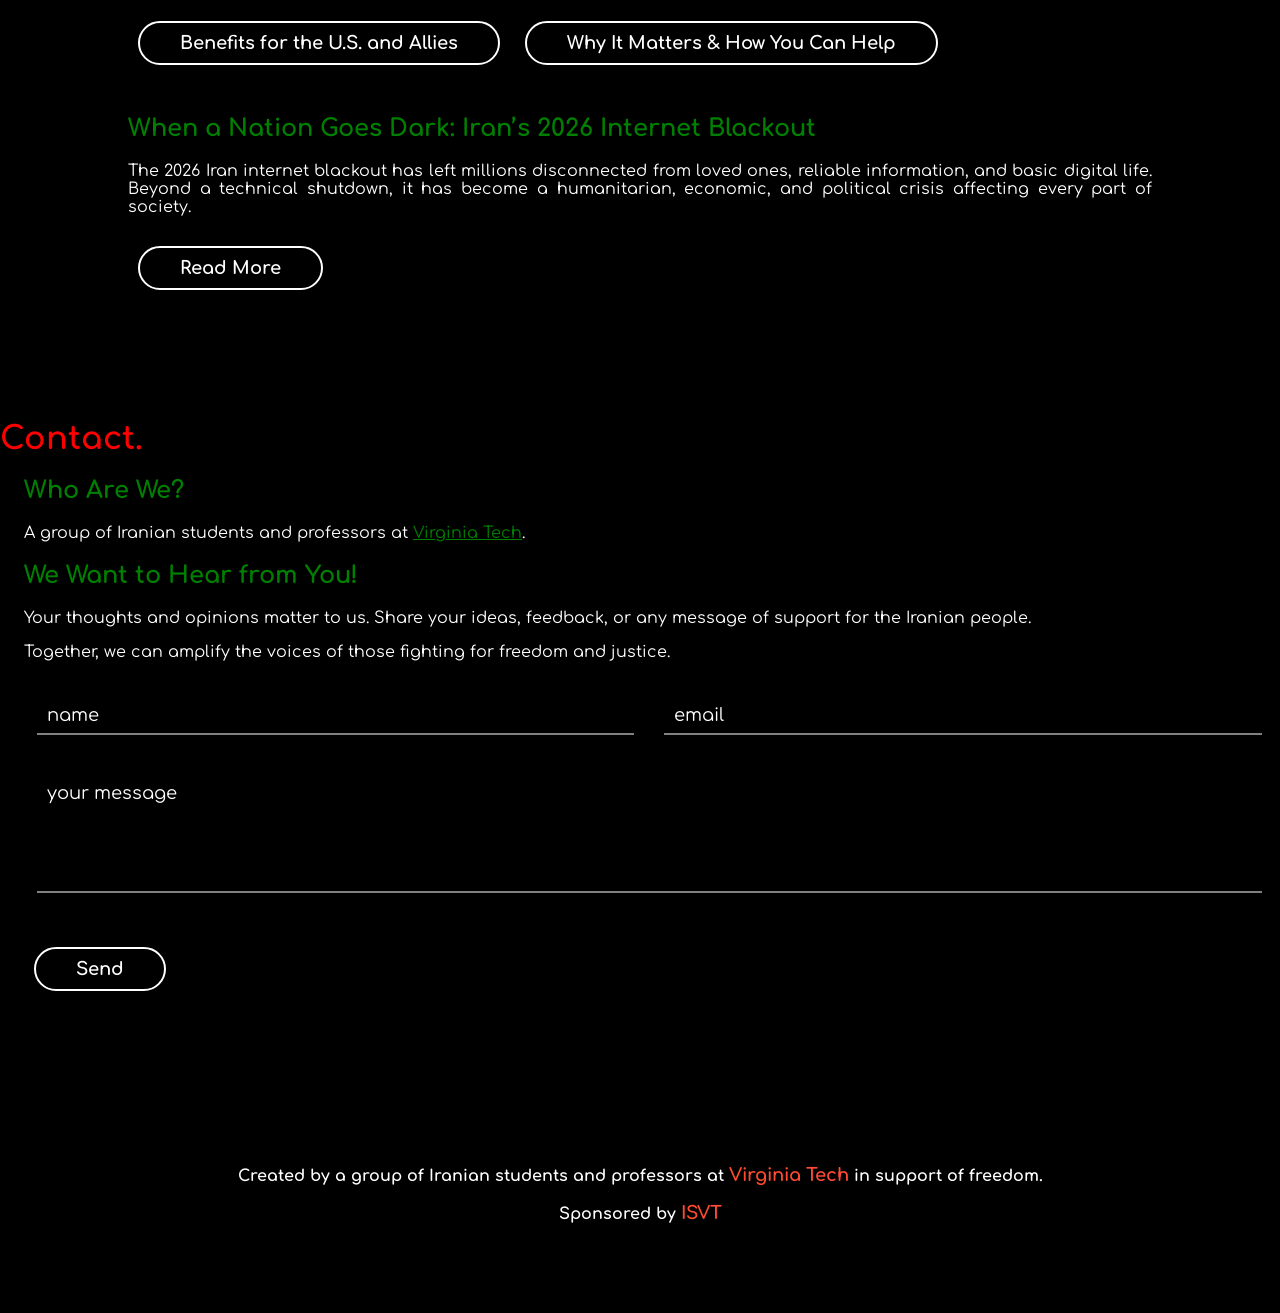
==== commit f0679345: "Add files via upload" ====
--- a/index.html
+++ b/index.html
@@ -65,6 +65,15 @@
                 <button class="btn_one" onclick="location.href='why_beneficial.html#why_beneficial';">Benefits for the U.S. and Allies</button>
                 <button class="btn_one" onclick="location.href='why_beneficial.html#why_matters';">Why It Matters & How You Can Help</button>
                 </div>
+
+                <div class="abstract">
+                    <h2>When a Nation Goes Dark: Iran’s 2026 Internet Blackout</h2>
+                    <div>
+                        The 2026 Iran internet blackout has left millions disconnected from loved ones, reliable information, and basic digital life.
+                        Beyond a technical shutdown, it has become a humanitarian, economic, and political crisis affecting every part of society.
+                    </div>
+                    <button class="btn_one" onclick="location.href='internet-blackout.html';"> Read More </button>
+                </div>
          </div>
          
               <div id="contact">
--- a/index.css
+++ b/index.css
@@ -14,6 +14,10 @@
     font-weight:bold;
 }
 h2 {
+    color: green;
+    font-weight: bold;
+}
+h3 {
     color: lightgreen;
     font-weight: bold;
 }
